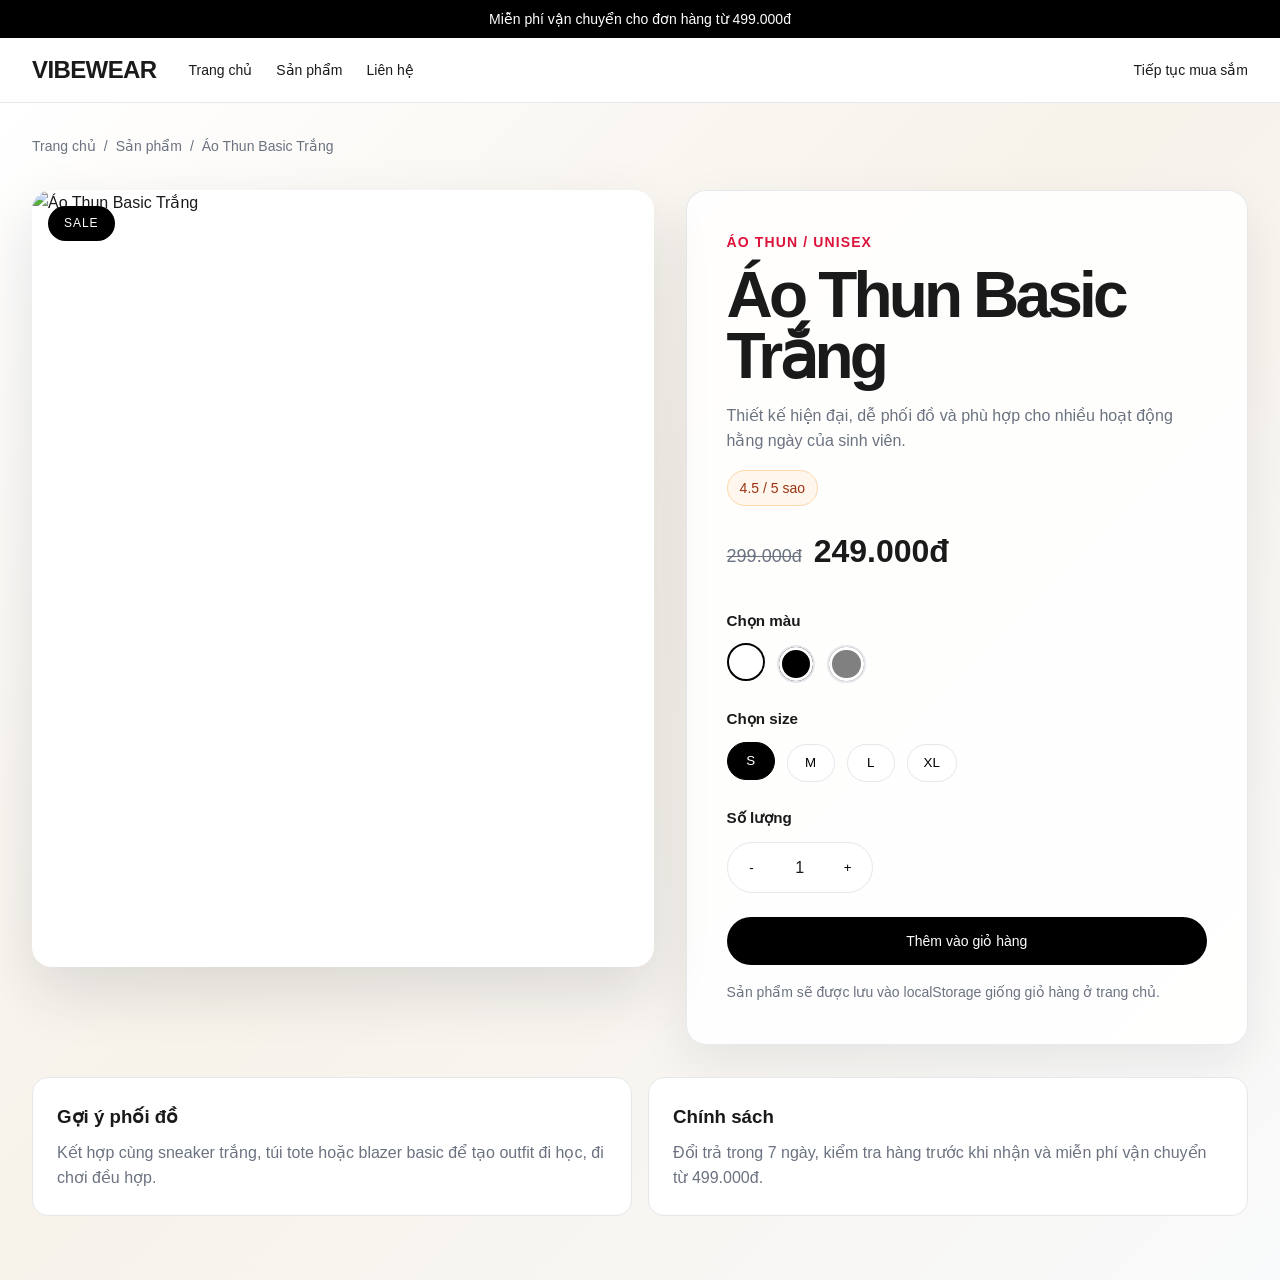
==== chi-tiet-san-pham.html @ fc209d10 "Update clothes store pages" ====
<!DOCTYPE html>
<html lang="vi">
<head>
    <meta charset="UTF-8">
    <meta name="viewport" content="width=device-width, initial-scale=1.0">
    <title>Chi tiết sản phẩm - VIBEWEAR</title>
    <link rel="stylesheet" href="css/co-ban.css">
    <link rel="stylesheet" href="css/thanh-phan.css">
    <link rel="stylesheet" href="css/chi-tiet-san-pham.css">
</head>
<body>
    <div class="announcement-bar">Miễn phí vận chuyển cho đơn hàng từ 499.000đ</div>

    <header class="header">
        <div class="container">
            <div class="header-content">
                <div class="header-left">
                    <a href="trang-chu.html" class="logo">VIBEWEAR</a>
                    <nav class="nav-desktop detail-nav">
                        <a href="trang-chu.html#home" class="nav-link">Trang chủ</a>
                        <a href="trang-chu.html#products" class="nav-link">Sản phẩm</a>
                        <a href="lien-he.html" class="nav-link">Liên hệ</a>
                    </nav>
                </div>
                <div class="header-right">
                    <a href="trang-chu.html#products" class="nav-link">Tiếp tục mua sắm</a>
                </div>
            </div>
        </div>
    </header>

    <main class="product-detail-page">
        <div class="container">
            <div class="breadcrumb">
                <a href="trang-chu.html">Trang chủ</a>
                <span>/</span>
                <a href="trang-chu.html#products">Sản phẩm</a>
                <span>/</span>
                <span id="breadcrumbName">Chi tiết</span>
            </div>

            <section class="detail-layout" id="productDetail"></section>

            <section class="detail-extra">
                <div class="detail-extra-card">
                    <h3>Gợi ý phối đồ</h3>
                    <p>Kết hợp cùng sneaker trắng, túi tote hoặc blazer basic để tạo outfit đi học, đi chơi đều hợp.</p>
                </div>
                <div class="detail-extra-card">
                    <h3>Chính sách</h3>
                    <p>Đổi trả trong 7 ngày, kiểm tra hàng trước khi nhận và miễn phí vận chuyển từ 499.000đ.</p>
                </div>
            </section>
        </div>
    </main>

    <script src="xu-ly-chi-tiet-san-pham.js"></script>
</body>
</html>
---- css/co-ban.css ----
* {
    margin: 0;
    padding: 0;
    box-sizing: border-box;
}

:root {
    --color-primary: #000000;
    --color-secondary: #FFFFFF;
    --color-accent: #DC143C;
    --color-text: #1a1a1a;
    --color-text-light: #6b7280;
    --color-border: #e5e7eb;
    --color-bg: #ffffff;
    --color-bg-light: #f9fafb;
    --color-bg-dark: #111827;
    --spacing-xs: 8px;
    --spacing-sm: 16px;
    --spacing-md: 24px;
    --spacing-lg: 32px;
    --spacing-xl: 48px;
    --spacing-2xl: 64px;
    --border-radius: 4px;
    --transition: all 0.3s ease;
    --font-sans: "HelveticaNeue-Light", "Helvetica Neue Light", "Helvetica Neue", 
  Helvetica, Arial, "Lucida Grande", sans-serif;
}

body {
    font-family: var(--font-sans);
    line-height: 1.6;
    color: var(--color-text);
    background-color: var(--color-bg);
}

img {
    max-width: 100%;
    display: block;
}

a {
    text-decoration: none;
    color: inherit;
}

button {
    border: none;
    background: none;
    cursor: pointer;
    font-family: inherit;
}

ul {
    list-style: none;
}

/* Container */
.container {
    max-width: 1280px;
    margin: 0 auto;
    padding: 0 16px;
}

@media (min-width: 640px) {
    .container {
        padding: 0 24px;
    }
}

@media (min-width: 1024px) {
    .container {
        padding: 0 32px;
    }
}


html {
    scroll-behavior: smooth;
}
---- css/thanh-phan.css ----
/* Icons */
.icon {
    width: 20px;
    height: 20px;
}

.trust-icon {
    width: 48px;
    height: 48px;
}

/* Buttons */
.btn {
    padding: 12px 32px;
    font-size: 14px;
    font-weight: 500;
    transition: var(--transition);
    cursor: pointer;
    border: none;
    outline: none;
}

.btn-primary {
    background-color: var(--color-secondary);
    color: var(--color-primary);
}

.btn-primary:hover {
    background-color: #f3f4f6;
}

.btn-secondary {
    background-color: transparent;
    color: var(--color-secondary);
    border: 2px solid var(--color-secondary);
}

.btn-secondary:hover {
    background-color: rgba(255, 255, 255, 0.1);
}

.btn-light {
    background-color: var(--color-secondary);
    color: var(--color-primary);
}

.btn-light:hover {
    background-color: #f3f4f6;
}

.btn-full {
    width: 100%;
}

.cart-checkout-link {
    display: block;
    text-align: center;
}

.icon-btn {
    position: relative;
    padding: 8px;
    transition: var(--transition);
}

.icon-btn:hover {
    color: #6b7280;
}

/* Announcement Bar */
.announcement-bar {
    background-color: var(--color-primary);
    color: var(--color-secondary);
    text-align: center;
    padding: 8px;
    font-size: 14px;
}

/* Header */
.header {
    position: sticky;
    top: 0;
    z-index: 50;
    background-color: var(--color-bg);
    border-bottom: 1px solid var(--color-border);
}

.header-content {
    display: flex;
    align-items: center;
    justify-content: space-between;
    height: 64px;
}

.header-left {
    display: flex;
    align-items: center;
    gap: 32px;
}

.mobile-menu-btn {
    display: block;
}

@media (min-width: 1024px) {
    .mobile-menu-btn {
        display: none;
    }
}

.logo {
    font-size: 24px;
    font-weight: 700;
    letter-spacing: -0.025em;
}

.nav-desktop {
    display: none;
    gap: 24px;
}

@media (min-width: 1024px) {
    .nav-desktop {
        display: flex;
    }
}

.nav-link {
    font-size: 14px;
    transition: var(--transition);
}

.nav-link:hover {
    color: #6b7280;
}

.header-right {
    display: flex;
    align-items: center;
    gap: 16px;
}

.search-box {
    display: none;
    align-items: center;
    gap: 8px;
    border: 1px solid var(--color-border);
    border-radius: 9999px;
    padding: 8px 16px;
}

@media (min-width: 768px) {
    .search-box {
        display: flex;
    }
}

.search-input {
    outline: none;
    border: none;
    font-size: 14px;
    width: 128px;
}

@media (min-width: 1024px) {
    .search-input {
        width: 192px;
    }
}

.cart-btn {
    position: relative;
}

.cart-count {
    position: absolute;
    top: -0.80px;
    right: -0.80px;
    background-color: var(--color-primary);
    color: var(--color-secondary);
    font-size: 12px;
    width: 20px;
    height: 20px;
    display: flex;
    align-items: center;
    justify-content: center;
    border-radius: 9999px;
}

.nav-mobile {
    display: none;
    flex-direction: column;
    gap: 16px;
    border-top: 1px solid var(--color-border);
    padding: 16px 0;
}

.nav-mobile.active {
    display: flex;
}

@media (min-width: 1024px) {
    .nav-mobile {
        display: none !important;
    }
}

/* Footer */
.footer {
    background-color: var(--color-bg-dark);
    color: var(--color-secondary);
    padding: 48px 0;
}

.footer-grid {
    display: grid;
    gap: 32px;
    margin-bottom: 32px;
}

@media (min-width: 768px) {
    .footer-grid {
        grid-template-columns: repeat(4, 1fr);
    }
}

.footer-title {
    font-size: 20px;
    margin-bottom: 16px;
}

.footer-text {
    color: #9ca3af;
    font-size: 14px;
}

.footer-heading {
    margin-bottom: 16px;
}

.footer-links {
    display: flex;
    flex-direction: column;
    gap: 8px;
}

.footer-links a {
    font-size: 14px;
    color: #9ca3af;
    transition: var(--transition);
}

.footer-links a:hover {
    color: var(--color-secondary);
}

.social-links {
    display: flex;
    gap: 16px;
}

.social-link {
    transition: var(--transition);
}

.social-link svg {
    width: 24px;
    height: 24px;
}

.social-link:hover {
    color: #d1d5db;
}

.footer-bottom {
    border-top: 1px solid #374151;
    padding-top: 32px;
    text-align: center;
}

.footer-bottom p {
    font-size: 14px;
    color: #9ca3af;
}

/* Cart Drawer */
.cart-drawer {
    position: fixed;
    inset: 0;
    z-index: 100;
    display: none;
    justify-content: flex-end;
}

.cart-drawer.active {
    display: flex;
}

.cart-overlay {
    position: absolute;
    inset: 0;
    background-color: rgba(0, 0, 0, 0.5);
}

.cart-content {
    position: relative;
    width: 100%;
    max-width: 448px;
    background-color: var(--color-bg);
    height: 100%;
    overflow-y: auto;
    display: flex;
    flex-direction: column;
}

.cart-header {
    position: sticky;
    top: 0;
    background-color: var(--color-bg);
    border-bottom: 1px solid var(--color-border);
    padding: 16px;
    display: flex;
    justify-content: space-between;
    align-items: center;
}

.cart-title {
    font-size: 18px;
}

.close-btn {
    padding: 4px;
}

.cart-items {
    flex: 1;
    padding: 16px;
}

.cart-item {
    display: flex;
    gap: 16px;
    border-bottom: 1px solid var(--color-border);
    padding-bottom: 16px;
    margin-bottom: 16px;
}

.cart-item-image {
    width: 80px;
    height: 80px;
    object-fit: cover;
}

.cart-item-info {
    flex: 1;
}

.cart-item-name {
    font-size: 14px;
    margin-bottom: 4px;
}

.cart-item-details {
    font-size: 12px;
    color: var(--color-text-light);
    margin-bottom: 4px;
}

.cart-item-color {
    width: 16px;
    height: 16px;
    border-radius: 9999px;
    border: 1px solid var(--color-border);
    display: inline-block;
}

.cart-item-quantity {
    display: flex;
    align-items: center;
    gap: 8px;
}

.quantity-btn {
    width: 24px;
    height: 24px;
    border: 1px solid var(--color-border);
    display: flex;
    align-items: center;
    justify-content: center;
    transition: var(--transition);
}

.quantity-btn:hover {
    background-color: #f3f4f6;
}

.quantity-btn svg {
    width: 12px;
    height: 12px;
}

.quantity-value {
    font-size: 14px;
}

.remove-btn {
    color: #ef4444;
    margin-left: auto;
    transition: var(--transition);
}

.remove-btn:hover {
    color: #dc2626;
}

.cart-item-price {
    font-size: 14px;
}

.cart-empty {
    padding: 32px;
    text-align: center;
    color: var(--color-text-light);
}

.cart-footer {
    position: sticky;
    bottom: 0;
    background-color: var(--color-bg);
    border-top: 1px solid var(--color-border);
    padding: 16px;
}

.cart-total {
    display: flex;
    justify-content: space-between;
    margin-bottom: 16px;
}

.cart-total-amount {
    font-size: 18px;
}

/* Modal */
.modal {
    position: fixed;
    inset: 0;
    z-index: 100;
    display: none;
    align-items: center;
    justify-content: center;
    padding: 16px;
}

.modal.active {
    display: flex;
}

.modal-overlay {
    position: absolute;
    inset: 0;
    background-color: rgba(0, 0, 0, 0.5);
}

.modal-content {
    position: relative;
    background-color: var(--color-bg);
    max-width: 896px;
    width: 100%;
    border-radius: 8px;
    overflow: hidden;
}

.modal-close {
    position: absolute;
    top: 16px;
    right: 16px;
    z-index: 10;
    background-color: var(--color-bg);
    border-radius: 9999px;
    padding: 8px;
    transition: var(--transition);
}

.modal-close:hover {
    background-color: #f3f4f6;
}

.modal-body {
    display: grid;
    gap: 32px;
    padding: 32px;
}

@media (min-width: 768px) {
    .modal-body {
        grid-template-columns: repeat(2, 1fr);
    }
}

.modal-image {
    width: 100%;
    aspect-ratio: 1;
    object-fit: cover;
}

.modal-info {
    display: flex;
    flex-direction: column;
}

.modal-category {
    font-size: 14px;
    color: var(--color-text-light);
    margin-bottom: 8px;
}

.modal-title {
    font-size: 24px;
    margin-bottom: 16px;
}

.modal-rating {
    display: flex;
    align-items: center;
    gap: 8px;
    margin-bottom: 16px;
}

.modal-rating .star {
    width: 16px;
    height: 16px;
}

.modal-price {
    display: flex;
    align-items: center;
    gap: 12px;
    margin-bottom: 24px;
}

.modal-price-original {
    font-size: 20px;
    color: var(--color-text-light);
    text-decoration: line-through;
}

.modal-price-current {
    font-size: 24px;
}

.modal-section {
    margin-bottom: 24px;
}

.modal-section-title {
    font-size: 14px;
    margin-bottom: 8px;
}

.modal-colors {
    display: flex;
    gap: 8px;
}

.modal-color {
    width: 32px;
    height: 32px;
    border-radius: 9999px;
    border: 2px solid var(--color-border);
    cursor: pointer;
    transition: var(--transition);
}

.modal-color:hover {
    border-color: var(--color-primary);
}

.modal-sizes {
    display: flex;
    gap: 8px;
}

.modal-size {
    border: 1px solid var(--color-border);
    padding: 8px 16px;
    cursor: pointer;
    transition: var(--transition);
}

.modal-size:hover {
    border-color: var(--color-primary);
    background-color: var(--color-primary);
    color: var(--color-secondary);
}
---- css/chi-tiet-san-pham.css ----
/* Product Detail Page */
.product-detail-page {
    background: linear-gradient(135deg, #fff 0%, #f7f2ea 45%, #f9fafb 100%);
    min-height: calc(100vh - 96px);
    padding: 32px 0 64px;
}

.breadcrumb {
    display: flex;
    flex-wrap: wrap;
    gap: 8px;
    color: var(--color-text-light);
    font-size: 14px;
    margin-bottom: 32px;
}

.breadcrumb a:hover {
    color: var(--color-primary);
}

.detail-layout {
    display: grid;
    gap: 32px;
    align-items: start;
}

@media (min-width: 900px) {
    .detail-layout {
        grid-template-columns: 1.05fr 0.95fr;
    }
}

.detail-gallery {
    position: relative;
    overflow: hidden;
    border-radius: 20px;
    background-color: var(--color-bg);
    box-shadow: 0 24px 60px rgba(17, 24, 39, 0.12);
}

.detail-image {
    width: 100%;
    aspect-ratio: 4/5;
    object-fit: cover;
}

.detail-badge {
    position: absolute;
    top: 16px;
    left: 16px;
    z-index: 2;
    background-color: var(--color-primary);
    color: var(--color-secondary);
    padding: 8px 16px;
    border-radius: 9999px;
    font-size: 12px;
    letter-spacing: 0.08em;
    text-transform: uppercase;
}

.detail-info-panel {
    background-color: rgba(255, 255, 255, 0.88);
    border: 1px solid rgba(229, 231, 235, 0.9);
    border-radius: 20px;
    padding: 24px;
    box-shadow: 0 18px 50px rgba(17, 24, 39, 0.08);
}

@media (min-width: 768px) {
    .detail-info-panel {
        padding: 40px;
    }
}

.detail-category {
    color: var(--color-accent);
    font-size: 14px;
    font-weight: 600;
    letter-spacing: 0.08em;
    text-transform: uppercase;
    margin-bottom: 12px;
}

.detail-title {
    font-size: clamp(32px, 5vw, 64px);
    line-height: 0.95;
    letter-spacing: -0.06em;
    margin-bottom: 16px;
}

.detail-desc {
    color: var(--color-text-light);
    margin-bottom: 16px;
}

.detail-rating {
    display: inline-flex;
    background-color: #fff7ed;
    border: 1px solid #fed7aa;
    color: #9a3412;
    padding: 5.6px 12px;
    border-radius: 9999px;
    font-size: 14px;
    margin-bottom: 20px;
}

.detail-price {
    display: flex;
    align-items: baseline;
    gap: 12px;
    margin-bottom: 32px;
}

.detail-price-old {
    color: var(--color-text-light);
    text-decoration: line-through;
    font-size: 18px;
}

.detail-price-current {
    font-size: 32px;
    font-weight: 700;
}

.detail-option {
    margin-bottom: 24px;
}

.detail-option h3 {
    font-size: 15.2px;
    margin-bottom: 12px;
}

.detail-colors,
.detail-sizes {
    display: flex;
    flex-wrap: wrap;
    gap: 12px;
}

.detail-color {
    width: 38.4px;
    height: 38.4px;
    border-radius: 9999px;
    border: 2px solid var(--color-border);
    box-shadow: inset 0 0 0 3px var(--color-bg);
}

.detail-color.active,
.detail-size.active {
    border-color: var(--color-primary);
    transform: translateY(-2px);
}

.detail-size {
    min-width: 48px;
    border: 1px solid var(--color-border);
    border-radius: 9999px;
    padding: 10.4px 16px;
    background-color: var(--color-bg);
    transition: var(--transition);
}

.detail-size.active {
    background-color: var(--color-primary);
    color: var(--color-secondary);
}

.detail-quantity {
    display: inline-flex;
    align-items: center;
    border: 1px solid var(--color-border);
    border-radius: 9999px;
    overflow: hidden;
    background-color: var(--color-bg);
}

.detail-quantity button,
.detail-quantity span {
    min-width: 48px;
    padding: 12px 16px;
    text-align: center;
}

.detail-quantity button:hover {
    background-color: var(--color-bg-light);
}

.detail-add-btn {
    background-color: var(--color-primary);
    color: var(--color-secondary);
    width: 100%;
    border-radius: 9999px;
    padding: 16px 32px;
}

.detail-add-btn:hover {
    background-color: #374151;
}

.detail-note {
    color: var(--color-text-light);
    font-size: 14px;
    margin-top: 16px;
}

.detail-extra {
    display: grid;
    gap: 16px;
    margin-top: 32px;
}

@media (min-width: 768px) {
    .detail-extra {
        grid-template-columns: repeat(2, 1fr);
    }
}

.detail-extra-card,
.detail-not-found {
    background-color: var(--color-bg);
    border: 1px solid var(--color-border);
    border-radius: 16px;
    padding: 24px;
}

.detail-extra-card h3 {
    margin-bottom: 8px;
}

.detail-extra-card p {
    color: var(--color-text-light);
}
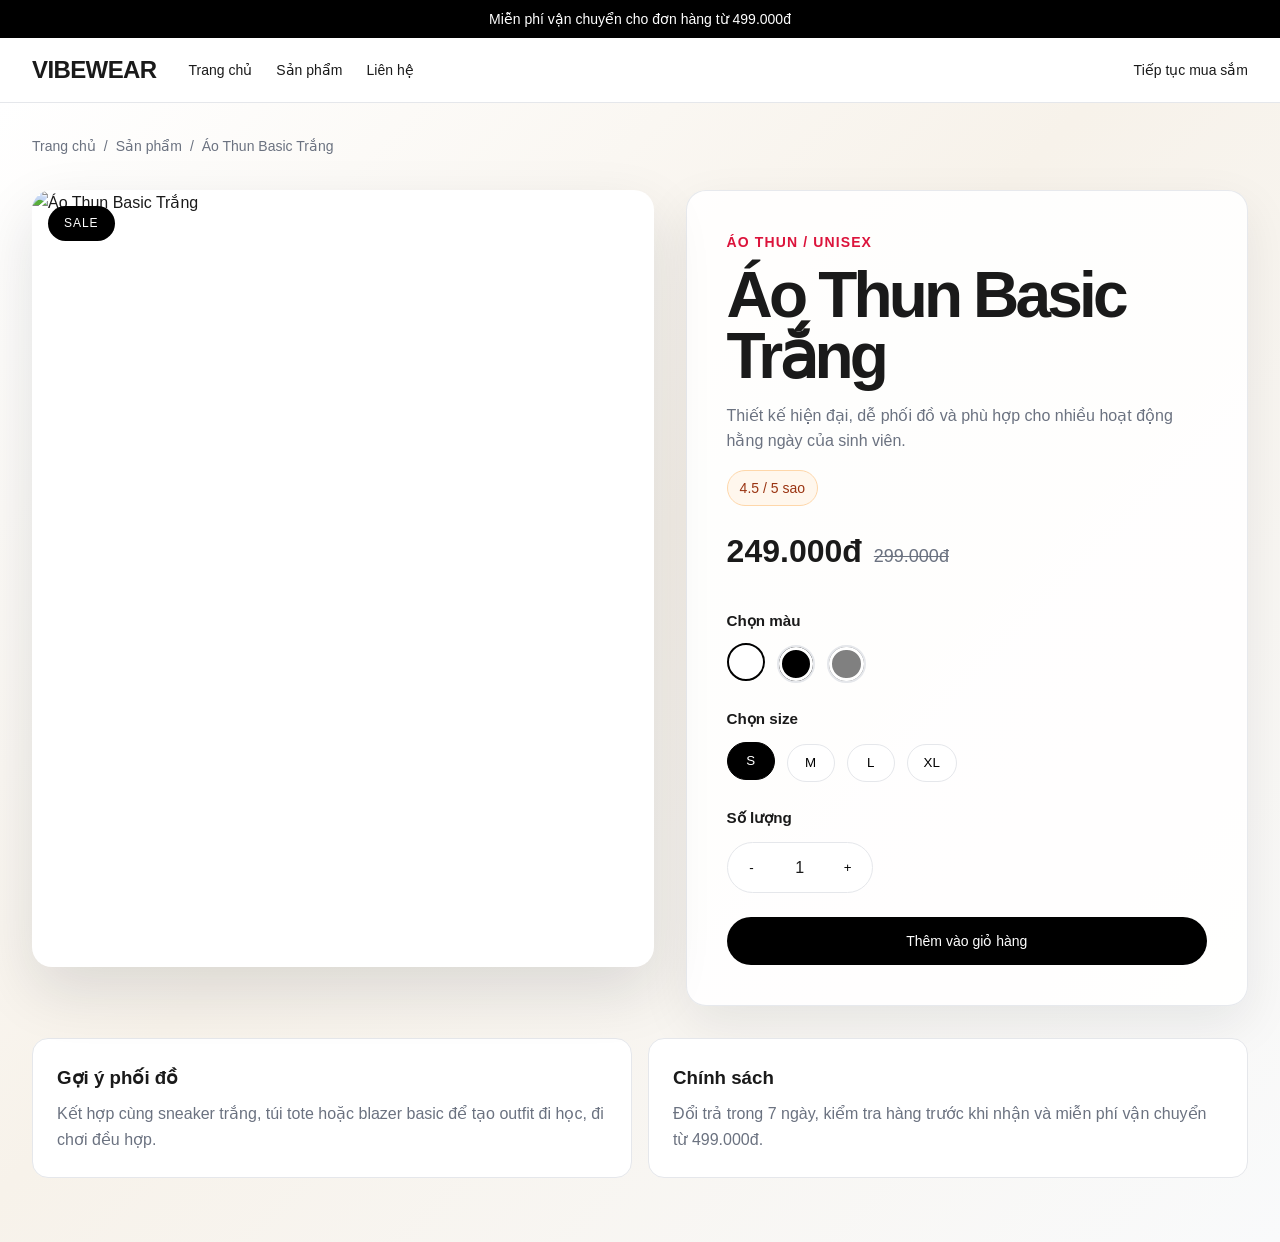
==== commit c9007ada: "final" ====
--- a/chi-tiet-san-pham.html
+++ b/chi-tiet-san-pham.html
@@ -1,59 +1,69 @@
-<!DOCTYPE html>
+<!doctype html>
 <html lang="vi">
-<head>
-    <meta charset="UTF-8">
-    <meta name="viewport" content="width=device-width, initial-scale=1.0">
+  <head>
+    <meta charset="UTF-8" />
+    <meta name="viewport" content="width=device-width, initial-scale=1.0" />
     <title>Chi tiết sản phẩm - VIBEWEAR</title>
-    <link rel="stylesheet" href="css/co-ban.css">
-    <link rel="stylesheet" href="css/thanh-phan.css">
-    <link rel="stylesheet" href="css/chi-tiet-san-pham.css">
-</head>
-<body>
-    <div class="announcement-bar">Miễn phí vận chuyển cho đơn hàng từ 499.000đ</div>
+    <link rel="stylesheet" href="css/co-ban.css" />
+    <link rel="stylesheet" href="css/thanh-phan.css" />
+    <link rel="stylesheet" href="css/chi-tiet-san-pham.css" />
+  </head>
+  <body>
+    <div class="announcement-bar">
+      Miễn phí vận chuyển cho đơn hàng từ 499.000đ
+    </div>
 
     <header class="header">
-        <div class="container">
-            <div class="header-content">
-                <div class="header-left">
-                    <a href="trang-chu.html" class="logo">VIBEWEAR</a>
-                    <nav class="nav-desktop detail-nav">
-                        <a href="trang-chu.html#home" class="nav-link">Trang chủ</a>
-                        <a href="trang-chu.html#products" class="nav-link">Sản phẩm</a>
-                        <a href="lien-he.html" class="nav-link">Liên hệ</a>
-                    </nav>
-                </div>
-                <div class="header-right">
-                    <a href="trang-chu.html#products" class="nav-link">Tiếp tục mua sắm</a>
-                </div>
-            </div>
+      <div class="container">
+        <div class="header-content">
+          <div class="header-left">
+            <a href="trang-chu.html" class="logo">VIBEWEAR</a>
+            <nav class="nav-desktop detail-nav">
+              <a href="trang-chu.html#home" class="nav-link">Trang chủ</a>
+              <a href="trang-chu.html#products" class="nav-link">Sản phẩm</a>
+              <a href="lien-he.html" class="nav-link">Liên hệ</a>
+            </nav>
+          </div>
+          <div class="header-right">
+            <a href="trang-chu.html#products" class="nav-link"
+              >Tiếp tục mua sắm</a
+            >
+          </div>
         </div>
+      </div>
     </header>
 
     <main class="product-detail-page">
-        <div class="container">
-            <div class="breadcrumb">
-                <a href="trang-chu.html">Trang chủ</a>
-                <span>/</span>
-                <a href="trang-chu.html#products">Sản phẩm</a>
-                <span>/</span>
-                <span id="breadcrumbName">Chi tiết</span>
-            </div>
+      <div class="container">
+        <div class="breadcrumb">
+          <a href="trang-chu.html">Trang chủ</a>
+          <span>/</span>
+          <a href="trang-chu.html#products">Sản phẩm</a>
+          <span>/</span>
+          <span id="breadcrumbName">Chi tiết</span>
+        </div>
 
-            <section class="detail-layout" id="productDetail"></section>
+        <section class="detail-layout" id="productDetail"></section>
 
-            <section class="detail-extra">
-                <div class="detail-extra-card">
-                    <h3>Gợi ý phối đồ</h3>
-                    <p>Kết hợp cùng sneaker trắng, túi tote hoặc blazer basic để tạo outfit đi học, đi chơi đều hợp.</p>
-                </div>
-                <div class="detail-extra-card">
-                    <h3>Chính sách</h3>
-                    <p>Đổi trả trong 7 ngày, kiểm tra hàng trước khi nhận và miễn phí vận chuyển từ 499.000đ.</p>
-                </div>
-            </section>
-        </div>
+        <section class="detail-extra">
+          <div class="detail-extra-card">
+            <h3>Gợi ý phối đồ</h3>
+            <p>
+              Kết hợp cùng sneaker trắng, túi tote hoặc blazer basic để tạo
+              outfit đi học, đi chơi đều hợp.
+            </p>
+          </div>
+          <div class="detail-extra-card">
+            <h3>Chính sách</h3>
+            <p>
+              Đổi trả trong 7 ngày, kiểm tra hàng trước khi nhận và miễn phí vận
+              chuyển từ 499.000đ.
+            </p>
+          </div>
+        </section>
+      </div>
     </main>
 
     <script src="xu-ly-chi-tiet-san-pham.js"></script>
-</body>
+  </body>
 </html>
--- a/css/thanh-phan.css
+++ b/css/thanh-phan.css
@@ -1,4 +1,4 @@
-/* Icons */
+/* icon */
 .icon {
     width: 20px;
     height: 20px;
@@ -9,7 +9,7 @@
     height: 48px;
 }
 
-/* Buttons */
+/* btn */
 .btn {
     padding: 12px 32px;
     font-size: 14px;
@@ -52,11 +52,6 @@
     width: 100%;
 }
 
-.cart-checkout-link {
-    display: block;
-    text-align: center;
-}
-
 .icon-btn {
     position: relative;
     padding: 8px;
@@ -67,7 +62,7 @@
     color: #6b7280;
 }
 
-/* Announcement Bar */
+/* banner top */
 .announcement-bar {
     background-color: var(--color-primary);
     color: var(--color-secondary);
@@ -76,7 +71,7 @@
     font-size: 14px;
 }
 
-/* Header */
+/* head */
 .header {
     position: sticky;
     top: 0;
@@ -281,164 +276,6 @@
 .footer-bottom p {
     font-size: 14px;
     color: #9ca3af;
-}
-
-/* Cart Drawer */
-.cart-drawer {
-    position: fixed;
-    inset: 0;
-    z-index: 100;
-    display: none;
-    justify-content: flex-end;
-}
-
-.cart-drawer.active {
-    display: flex;
-}
-
-.cart-overlay {
-    position: absolute;
-    inset: 0;
-    background-color: rgba(0, 0, 0, 0.5);
-}
-
-.cart-content {
-    position: relative;
-    width: 100%;
-    max-width: 448px;
-    background-color: var(--color-bg);
-    height: 100%;
-    overflow-y: auto;
-    display: flex;
-    flex-direction: column;
-}
-
-.cart-header {
-    position: sticky;
-    top: 0;
-    background-color: var(--color-bg);
-    border-bottom: 1px solid var(--color-border);
-    padding: 16px;
-    display: flex;
-    justify-content: space-between;
-    align-items: center;
-}
-
-.cart-title {
-    font-size: 18px;
-}
-
-.close-btn {
-    padding: 4px;
-}
-
-.cart-items {
-    flex: 1;
-    padding: 16px;
-}
-
-.cart-item {
-    display: flex;
-    gap: 16px;
-    border-bottom: 1px solid var(--color-border);
-    padding-bottom: 16px;
-    margin-bottom: 16px;
-}
-
-.cart-item-image {
-    width: 80px;
-    height: 80px;
-    object-fit: cover;
-}
-
-.cart-item-info {
-    flex: 1;
-}
-
-.cart-item-name {
-    font-size: 14px;
-    margin-bottom: 4px;
-}
-
-.cart-item-details {
-    font-size: 12px;
-    color: var(--color-text-light);
-    margin-bottom: 4px;
-}
-
-.cart-item-color {
-    width: 16px;
-    height: 16px;
-    border-radius: 9999px;
-    border: 1px solid var(--color-border);
-    display: inline-block;
-}
-
-.cart-item-quantity {
-    display: flex;
-    align-items: center;
-    gap: 8px;
-}
-
-.quantity-btn {
-    width: 24px;
-    height: 24px;
-    border: 1px solid var(--color-border);
-    display: flex;
-    align-items: center;
-    justify-content: center;
-    transition: var(--transition);
-}
-
-.quantity-btn:hover {
-    background-color: #f3f4f6;
-}
-
-.quantity-btn svg {
-    width: 12px;
-    height: 12px;
-}
-
-.quantity-value {
-    font-size: 14px;
-}
-
-.remove-btn {
-    color: #ef4444;
-    margin-left: auto;
-    transition: var(--transition);
-}
-
-.remove-btn:hover {
-    color: #dc2626;
-}
-
-.cart-item-price {
-    font-size: 14px;
-}
-
-.cart-empty {
-    padding: 32px;
-    text-align: center;
-    color: var(--color-text-light);
-}
-
-.cart-footer {
-    position: sticky;
-    bottom: 0;
-    background-color: var(--color-bg);
-    border-top: 1px solid var(--color-border);
-    padding: 16px;
-}
-
-.cart-total {
-    display: flex;
-    justify-content: space-between;
-    margin-bottom: 16px;
-}
-
-.cart-total-amount {
-    font-size: 18px;
 }
 
 /* Modal */
@@ -594,3 +431,4 @@
     color: var(--color-secondary);
 }
 
+
--- a/css/chi-tiet-san-pham.css
+++ b/css/chi-tiet-san-pham.css
@@ -198,12 +198,6 @@
     background-color: #374151;
 }
 
-.detail-note {
-    color: var(--color-text-light);
-    font-size: 14px;
-    margin-top: 16px;
-}
-
 .detail-extra {
     display: grid;
     gap: 16px;
@@ -232,3 +226,4 @@
     color: var(--color-text-light);
 }
 
+
